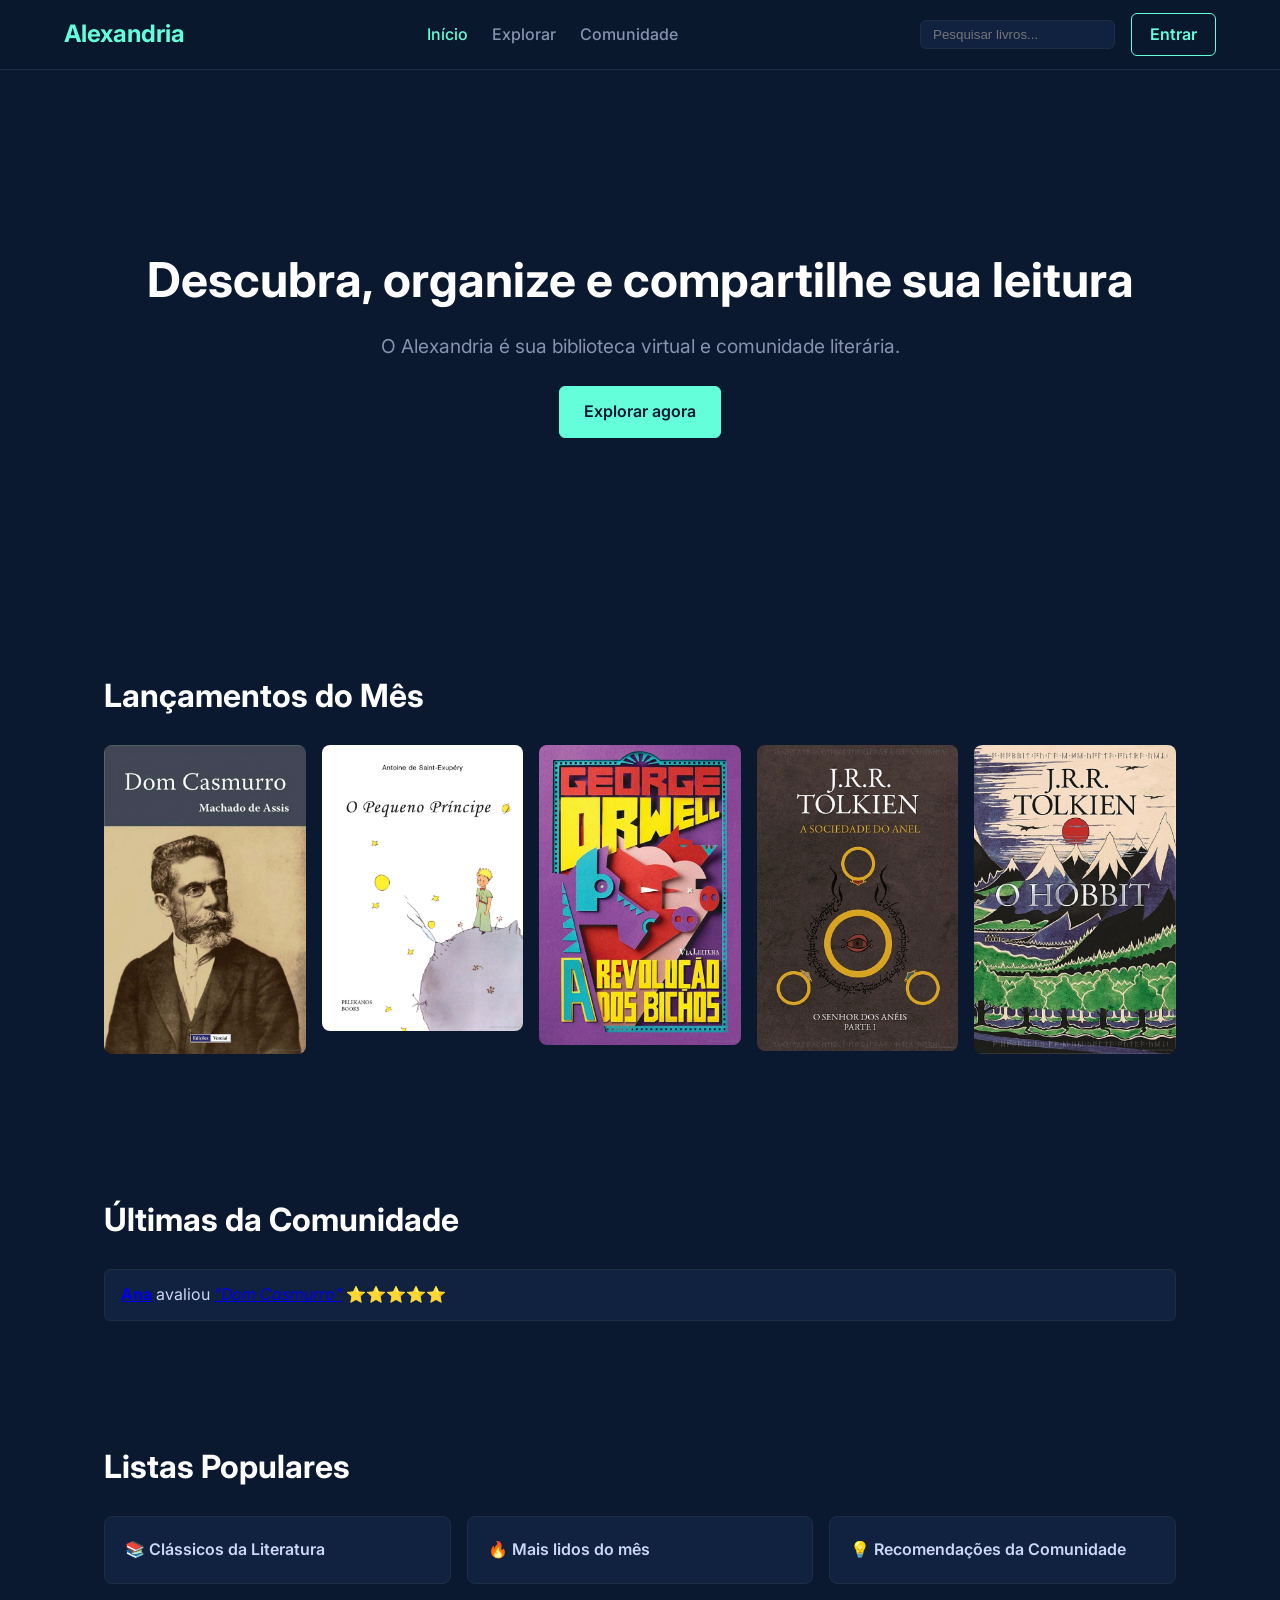
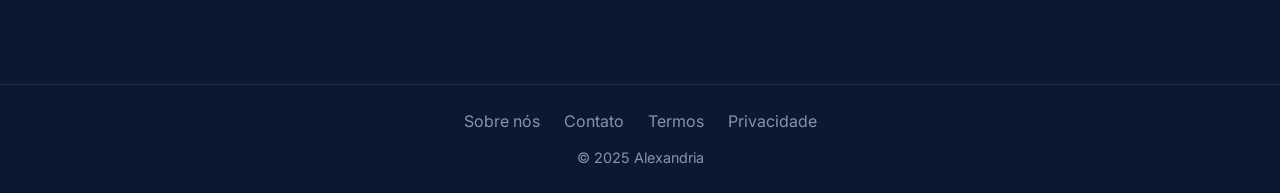
==== alexandria-main/alexandria-main/index.html @ 1797ca41 "Add files via upload" ====
<!DOCTYPE html>
<html lang="pt-BR">
<head>
  <meta charset="UTF-8">
  <meta name="viewport" content="width=device-width, initial-scale=1.0">
  <title>Alexandria - Sua Biblioteca Virtual</title>
  <link rel="preconnect" href="https://fonts.googleapis.com">
  <link rel="preconnect" href="https://fonts.gstatic.com" crossorigin>
  <link href="https://fonts.googleapis.com/css2?family=Inter:wght@400;500;600;700;800&display=swap" rel="stylesheet">
  <link rel="stylesheet" href="css/style.css">
</head>
<body id="page-index">

  <header class="main-header">
    <div class="logo">Alexandria</div>
    <nav class="main-nav">
      <a href="index.html" class="nav-link active">Início</a>
      <a href="explorar.html" class="nav-link">Explorar</a>
      <a href="comunidade.html" class="nav-link">Comunidade</a>
    </nav>
    <div class="header-tools">
      <div class="search-bar">
        <input type="text" placeholder="Pesquisar livros...">
      </div>
      <a href="login.html" class="btn btn--outline">Entrar</a>
    </div>
  </header>

  <main>
    <section class="hero">
      <div class="hero-content">
        <h1>Descubra, organize e compartilhe sua leitura</h1>
        <p>O Alexandria é sua biblioteca virtual e comunidade literária.</p>
        <a href="explorar.html" class="btn btn--primary">Explorar agora</a>
      </div>
    </section>

    <section class="section">
      <h2>Lançamentos do Mês</h2>
      <div class="carousel">
        <a href="livro.html?livro=dom-casmurro"><img src="assets/img/dom-casmurro.jpg" alt="Dom Casmurro" class="book-cover"></a>
        <a href="livro.html?livro=pequeno-principe"><img src="assets/img/pequeno-principe.jpg" alt="O Pequeno Príncipe" class="book-cover"></a>
        <a href="livro.html?livro=revolucao-bichos"><img src="assets/img/revolucao-bichos.jpg" alt="A Revolução dos Bichos" class="book-cover"></a>
        <a href="livro.html?livro=senhor-aneis"><img src="assets/img/senhor-aneis.jpg" alt="O Senhor dos Anéis" class="book-cover"></a>
        <a href="livro.html?livro=hobbit"><img src="assets/img/hobbit.jpg" alt="O Hobbit" class="book-cover"></a>
      </div>
    </section>

    <section class="section">
      <h2>Últimas da Comunidade</h2>
      <div class="feed">
        <div class="feed-item">
          <a href="perfil.html"><strong>Ana</strong></a> avaliou <a href="livro.html?livro=dom-casmurro"><em>"Dom Casmurro"</em></a> ⭐⭐⭐⭐⭐
        </div>
      </div>
    </section>

    <section class="section">
      <h2>Listas Populares</h2>
      <div class="list-grid">
        <div class="list-card card">📚 Clássicos da Literatura</div>
        <div class="list-card card">🔥 Mais lidos do mês</div>
        <div class="list-card card">💡 Recomendações da Comunidade</div>
      </div>
    </section>
  </main>

  <footer class="main-footer">
    <div class="footer-links">
      <a href="#">Sobre nós</a>
      <a href="#">Contato</a>
      <a href="#">Termos</a>
      <a href="#">Privacidade</a>
    </div>
    <p class="footer-copy">© 2025 Alexandria</p>
  </footer>

  <script src="js/script.js" defer></script>
</body>
</html>
---- alexandria-main/alexandria-main/css/style.css ----
:root {
  --dark-navy: #0a192f;
  --navy: #112240;
  --light-navy: #1d2d44;
  --slate: #8892b0;
  --light-slate: #ccd6f6;
  --cyan: #64ffda;
  --white: #fff;
}

* {
  margin: 0;
  padding: 0;
  box-sizing: border-box;
}

body {
  font-family: 'Inter', sans-serif;
  background-color: var(--dark-navy);
  color: var(--light-slate);
  line-height: 1.6;
}

:is(a, button, input, select, textarea):focus-visible {
  outline: 2px solid var(--cyan);
  outline-offset: 3px;
  border-radius: 4px;
}

.btn {
  display: inline-block;
  padding: 12px 24px;
  border-radius: 6px;
  font-weight: 600;
  text-decoration: none;
  cursor: pointer;
  border: 1px solid transparent;
  transition: all 0.2s;
}

.btn--primary {
  background-color: var(--cyan);
  color: var(--dark-navy);
  border-color: var(--cyan);
}
.btn--primary:hover {
  background-color: rgba(100,255,218,0.8);
}

.btn--outline {
  background-color: transparent;
  color: var(--cyan);
  border-color: var(--cyan);
  padding: 8px 18px;
}
.btn--outline:hover {
  background-color: rgba(100,255,218,0.1);
}

.card {
  background: var(--navy);
  border: 1px solid var(--light-navy);
  border-radius: 8px;
  transition: all 0.2s;
}
.card:hover {
  background: var(--light-navy);
  transform: translateY(-4px);
}

.main-header {
  background-color: rgba(10,25,47,0.9);
  backdrop-filter: blur(6px);
  display: flex;
  justify-content: space-between;
  align-items: center;
  padding: 0 5%;
  height: 70px;
  border-bottom: 1px solid var(--light-navy);
  position: sticky;
  top: 0;
  z-index: 100;
}

.logo {
  font-size: 1.5rem;
  font-weight: 700;
  color: var(--cyan);
}

.main-nav {
  display: flex;
  gap: 24px;
}
.nav-link {
  text-decoration: none;
  color: var(--slate);
  font-weight: 500;
  transition: color 0.2s;
}
.nav-link.active,
.nav-link:hover {
  color: var(--cyan);
}

.header-tools {
  display: flex;
  align-items: center;
  gap: 16px;
}
.search-bar input {
  padding: 6px 12px;
  border-radius: 6px;
  border: 1px solid var(--light-navy);
  background-color: var(--navy);
  color: var(--light-slate);
}

.main-footer {
  padding: 24px 5%;
  text-align: center;
  border-top: 1px solid var(--light-navy);
  margin-top: 40px;
}
.footer-links {
  display: flex;
  justify-content: center;
  gap: 24px;
  margin-bottom: 12px;
}
.footer-links a {
  color: var(--slate);
  text-decoration: none;
}
.footer-links a:hover {
  color: var(--cyan);
}
.footer-copy {
  font-size: 0.9rem;
  color: var(--slate);
}

.hero {
  height: 60vh;
  display: flex;
  align-items: center;
  justify-content: center;
  text-align: center;
  background: linear-gradient(rgba(10,25,47,0.8), rgba(10,25,47,1)), 
              url('https://images.unsplash.com/photo-1521587760476-6c12a4b040da?auto=format&fit=crop&w=1920&q=80');
  background-size: cover;
  background-position: center;
}
.hero-content h1 {
  font-size: 3rem;
  color: var(--white);
  margin-bottom: 12px;
}
.hero-content p {
  font-size: 1.2rem;
  color: var(--slate);
  margin-bottom: 24px;
}

.section {
  padding: 60px 5%;
  max-width: 1200px;
  margin: auto;
}
.section h2 {
  font-size: 2rem;
  margin-bottom: 24px;
  color: var(--white);
}

.carousel {
  display: flex;
  gap: 16px;
  overflow-x: auto;
  padding-bottom: 12px;
}
.carousel img {
  border-radius: 8px;
  flex-shrink: 0;
  transition: transform 0.2s;
}
.carousel img:hover {
  transform: scale(1.05);
}

.feed {
  display: flex;
  flex-direction: column;
  gap: 12px;
}
.feed-item {
  background: var(--navy);
  padding: 12px 16px;
  border-radius: 6px;
  border: 1px solid var(--light-navy);
}

.list-grid {
  display: grid;
  grid-template-columns: repeat(auto-fit, minmax(250px, 1fr));
  gap: 16px;
}
.list-card {
  padding: 20px;
  font-weight: 600;
  cursor: pointer;
}

.page-title {
  text-align: center;
  padding: 60px 5% 20px;
}
.page-title h1 {
  font-size: 2.5rem;
  font-weight: 800;
  color: var(--white);
}
.page-title p {
  font-size: 1.1rem;
  color: var(--slate);
  margin-top: 8px;
}

.filter-section {
  display: flex;
  justify-content: center;
  gap: 12px;
  margin: 20px 0 40px;
}
.filter-btn {
  font-weight: 600;
  color: var(--slate);
}
.filter-btn.active {
  background: var(--cyan);
  color: var(--dark-navy);
}

.results-grid {
  display: grid;
  grid-template-columns: repeat(auto-fill, minmax(160px, 1fr));
  gap: 20px;
  padding: 0 5% 60px;
}
.book-cover {
  width: 100%;
  height: auto;
  border-radius: 8px;
  transition: transform 0.2s, box-shadow 0.2s;
}
.book-cover:hover {
  transform: translateY(-6px);
  box-shadow: 0 8px 20px rgba(0,0,0,0.5);
}

.feed-container {
  max-width: 800px;
  margin: 40px auto 80px;
  padding: 0 5%;
  display: flex;
  flex-direction: column;
  gap: 24px;
}

.post-card {
  padding: 16px 20px;
  transition: border-color 0.2s;
}
.post-card.liked {
  background: #0d253f;
  border-color: var(--cyan);
}
.post-header {
  display: flex;
  align-items: center;
  gap: 12px;
  margin-bottom: 12px;
}
.profile-pic {
  width: 40px;
  height: 40px;
  border-radius: 50%;
  border: 2px solid var(--cyan);
}
.post-text {
  color: var(--light-slate);
  font-size: 1rem;
}
.rating {
  color: gold;
  font-size: 1.1rem;
}

.profile-container {
  max-width: 1000px;
  margin: 40px auto 80px;
  padding: 0 5%;
}

.profile-header {
  display: flex;
  align-items: center;
  gap: 24px;
  margin-bottom: 40px;
}
.profile-pic-large {
  width: 120px;
  height: 120px;
  border-radius: 50%;
  border: 3px solid var(--cyan);
}
.bio {
  color: var(--slate);
  font-size: 1rem;
  margin-top: 6px;
}

.profile-stats {
  display: grid;
  grid-template-columns: repeat(auto-fit, minmax(150px, 1fr));
  gap: 24px;
  margin-bottom: 40px;
}
.stat-card {
  flex: 1;
  padding: 20px;
  text-align: center;
}
.stat-number {
  display: block;
  font-size: 2rem;
  font-weight: 800;
  color: var(--cyan);
}
.stat-label {
  font-size: 0.9rem;
  color: var(--slate);
}

.profile-lists, .profile-activity {
  margin-bottom: 40px;
}
.profile-activity h2 {
  margin-bottom: 16px;
}

.book-details-container {
  max-width: 1000px;
  margin: 40px auto 80px;
  padding: 0 5%;
}

.book-header {
  display: flex;
  gap: 32px;
  margin-bottom: 40px;
}
.book-cover-large {
  max-width: 250px;   
  width: 100%;       
  height: auto;
  border-radius: 8px;
  box-shadow: 0 6px 16px rgba(0,0,0,0.5);
}

.book-info h1 {
  font-size: 2rem;
  color: var(--white);
  margin-bottom: 6px;
}
.book-author {
  font-size: 1.1rem;
  color: var(--slate);
  margin-bottom: 4px;
}
.book-meta {
  font-size: 0.9rem;
  color: var(--light-slate);
  margin-bottom: 12px;
}
.book-actions {
  display: flex;
  gap: 12px;
  margin-top: 16px;
}

.book-synopsis {
  margin-bottom: 40px;
}
.book-synopsis h2 {
  margin-bottom: 12px;
}

.book-reviews {
  display: flex;
  flex-direction: column;
  gap: 16px;
}
.review-card {
  padding: 12px 16px;
}

.book-add-review {
  margin-top: 40px;
}
.book-add-review h2 {
  margin-bottom: 12px;
}
.book-add-review form {
  display: flex;
  flex-direction: column;
  gap: 12px;
}
.book-add-review select,
.book-add-review textarea {
  padding: 10px;
  border-radius: 6px;
  border: 1px solid var(--light-navy);
  background: var(--dark-navy);
  color: var(--light-slate);
}

.auth-container {
  height: 100vh;
  display: flex;
  justify-content: center;
  align-items: center;
}

.auth-card {
  padding: 40px;
  width: 100%;
  max-width: 400px;
  text-align: center;
}

.auth-card h1 {
  margin-bottom: 24px;
  color: var(--white);
}

.auth-card form {
  display: flex;
  flex-direction: column;
  gap: 16px;
  margin-bottom: 20px;
}

.auth-card input {
  padding: 12px;
  border-radius: 6px;
  border: 1px solid var(--light-navy);
  background: var(--dark-navy);
  color: var(--light-slate);
}

.auth-link {
  font-size: 0.9rem;
  color: var(--slate);
}
.auth-link a {
  color: var(--cyan);
  text-decoration: none;
  font-weight: 600;
}
.auth-link a:hover {
  text-decoration: underline;
}

.profile-dropdown {
  position: relative;
}

.dropdown-toggle {
  display: flex;
  align-items: center;
  gap: 8px;
  background: none;
  border: none;
  cursor: pointer;
  padding: 0;
  border-radius: 50px;
}

.caret {
  width: 0; 
  height: 0; 
  border-left: 5px solid transparent;
  border-right: 5px solid transparent;
  border-top: 5px solid var(--slate);
  transition: transform 0.2s;
}

.dropdown-toggle:hover .caret {
  transform: translateY(2px);
}

.dropdown-menu {
  position: absolute;
  top: calc(100% + 10px);
  right: 0;
  background-color: var(--navy);
  border: 1px solid var(--light-navy);
  border-radius: 8px;
  box-shadow: 0 8px 16px rgba(0,0,0,0.3);
  width: 180px;
  z-index: 110;
  padding: 8px 0;
  display: flex;
  flex-direction: column;
  opacity: 0;
  visibility: hidden;
  transform: translateY(-10px);
  transition: opacity 0.2s, transform 0.2s, visibility 0.2s;
}

.dropdown-menu.active {
  opacity: 1;
  visibility: visible;
  transform: translateY(0);
}

.dropdown-item {
  padding: 10px 16px;
  color: var(--light-slate);
  text-decoration: none;
  font-size: 0.95rem;
  background-color: transparent;
  transition: background-color 0.2s;
}

.dropdown-item:hover {
  background-color: var(--light-navy);
  color: var(--cyan);
}

.modal-overlay {
  position: fixed;
  top: 0;
  left: 0;
  width: 100%;
  height: 100%;
  background-color: rgba(10, 25, 47, 0.8);
  backdrop-filter: blur(4px);
  display: flex;
  justify-content: center;
  align-items: center;
  z-index: 1000;
  
  opacity: 0;
  visibility: hidden;
  transition: opacity 0.3s, visibility 0.3s;
}

.modal-overlay.active {
  opacity: 1;
  visibility: visible;
}

.modal-content {
  position: relative;
  width: 90%;
  max-width: 500px;
  padding: 2rem;
  transform: scale(0.95);
  transition: transform 0.3s;
}

.modal-overlay.active .modal-content {
  transform: scale(1);
}

.modal-close {
  position: absolute;
  top: 10px;
  right: 15px;
  background: none;
  border: none;
  color: var(--slate);
  font-size: 2.5rem;
  cursor: pointer;
}

#edit-profile-form {
  display: flex;
  flex-direction: column;
  gap: 1rem;
  margin-top: 1.5rem;
  text-align: left;
}

#edit-profile-form label {
  font-weight: 600;
  color: var(--light-slate);
}

#edit-profile-form input,
#edit-profile-form textarea {
  width: 100%;
  padding: 12px;
  border-radius: 6px;
  border: 1px solid var(--light-navy);
  background: var(--dark-navy);
  color: var(--light-slate);
  font-family: var(--fonte-padrao);
  font-size: 1rem;
}

.profile-title {
  display: flex;
  align-items: center;
  gap: 1rem;
}
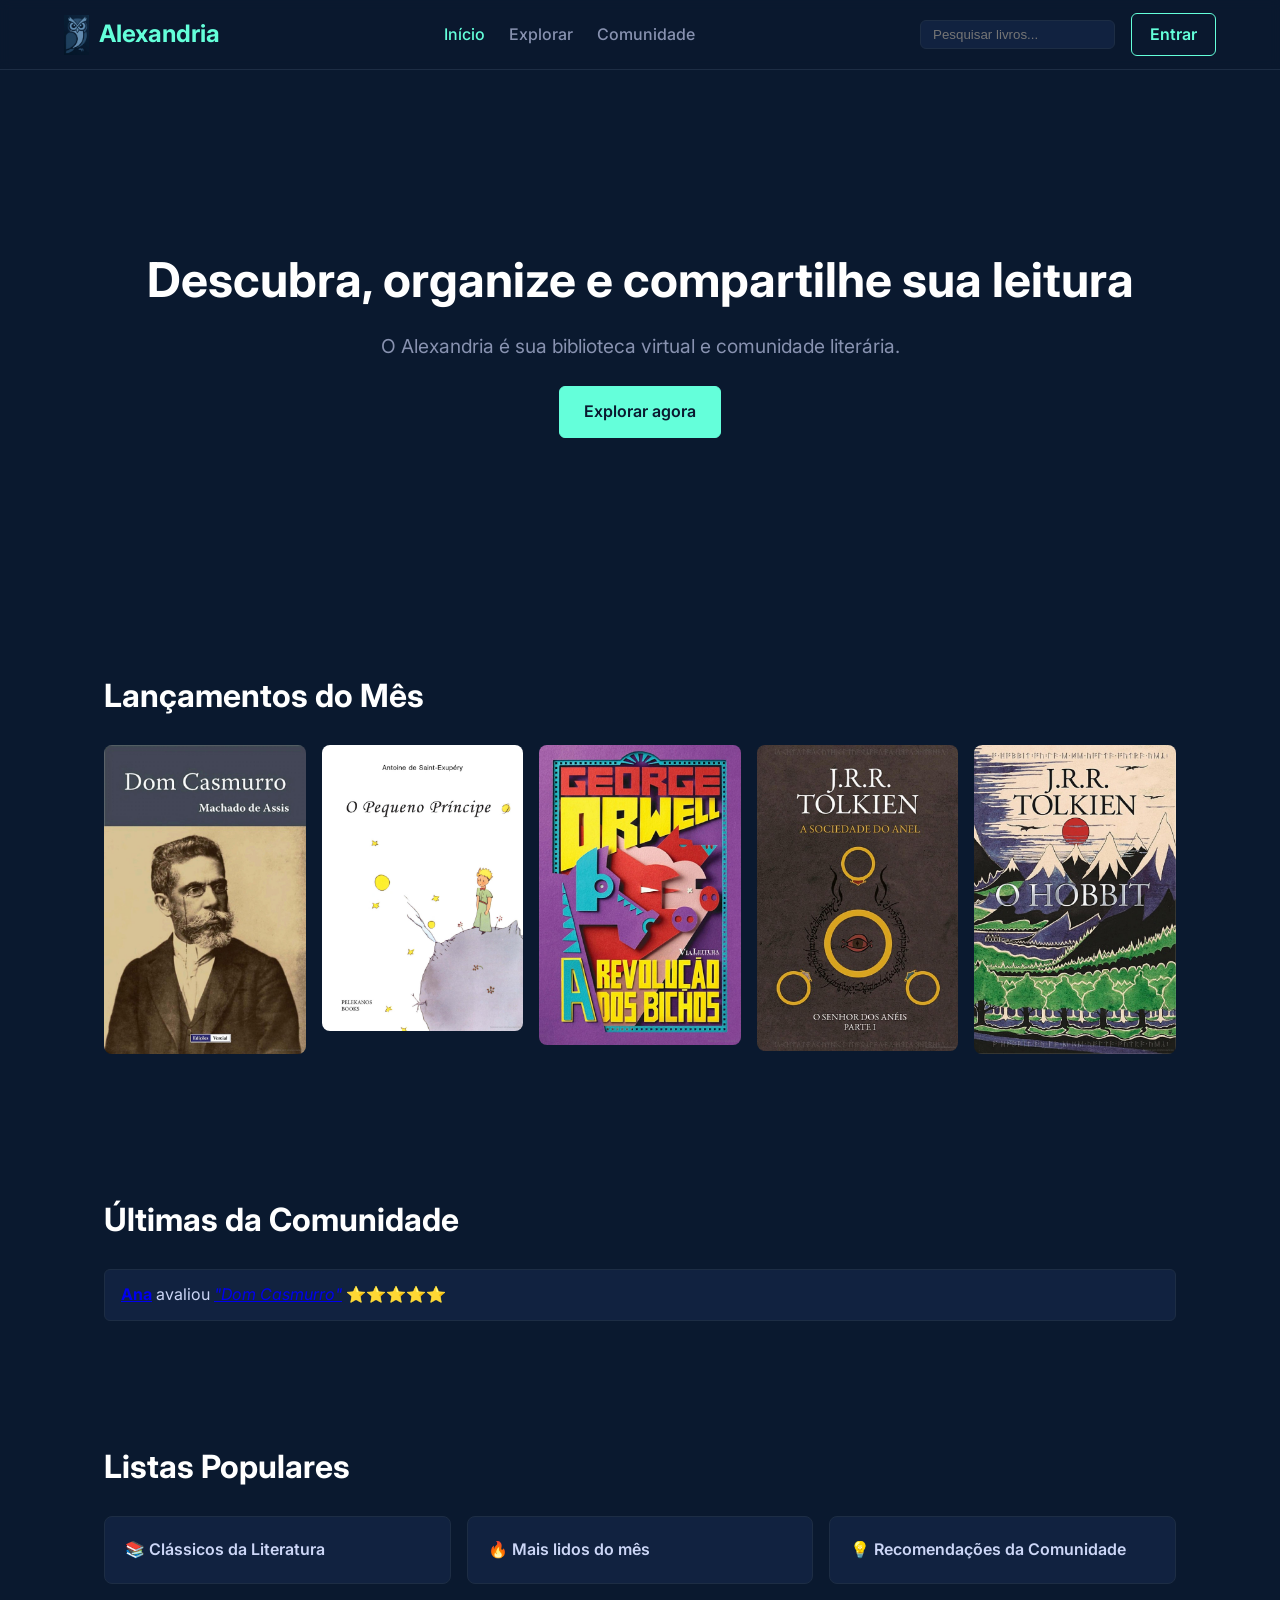
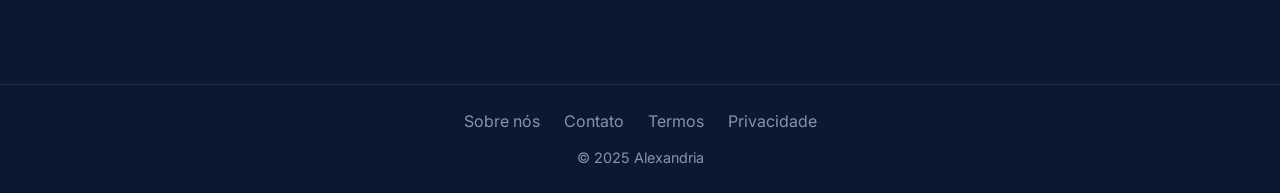
==== commit 723ef48c: "Correção da logo" ====
--- a/alexandria-main/alexandria-main/index.html
+++ b/alexandria-main/alexandria-main/index.html
@@ -12,7 +12,10 @@
 <body id="page-index">
 
   <header class="main-header">
-    <div class="logo">Alexandria</div>
+    <div class="logo">
+      <img src="assets/img/logo.png" alt="Logo Alexandria">
+      <span>Alexandria</span>
+    </div>
     <nav class="main-nav">
       <a href="index.html" class="nav-link active">Início</a>
       <a href="explorar.html" class="nav-link">Explorar</a>
--- a/alexandria-main/alexandria-main/css/style.css
+++ b/alexandria-main/alexandria-main/css/style.css
@@ -43,8 +43,9 @@
   color: var(--dark-navy);
   border-color: var(--cyan);
 }
+
 .btn--primary:hover {
-  background-color: rgba(100,255,218,0.8);
+  background-color: rgba(100, 255, 218, 0.8);
 }
 
 .btn--outline {
@@ -53,8 +54,9 @@
   border-color: var(--cyan);
   padding: 8px 18px;
 }
+
 .btn--outline:hover {
-  background-color: rgba(100,255,218,0.1);
+  background-color: rgba(100, 255, 218, 0.1);
 }
 
 .card {
@@ -63,13 +65,14 @@
   border-radius: 8px;
   transition: all 0.2s;
 }
+
 .card:hover {
   background: var(--light-navy);
   transform: translateY(-4px);
 }
 
 .main-header {
-  background-color: rgba(10,25,47,0.9);
+  background-color: rgba(10, 25, 47, 0.9);
   backdrop-filter: blur(6px);
   display: flex;
   justify-content: space-between;
@@ -92,12 +95,14 @@
   display: flex;
   gap: 24px;
 }
+
 .nav-link {
   text-decoration: none;
   color: var(--slate);
   font-weight: 500;
   transition: color 0.2s;
 }
+
 .nav-link.active,
 .nav-link:hover {
   color: var(--cyan);
@@ -108,6 +113,7 @@
   align-items: center;
   gap: 16px;
 }
+
 .search-bar input {
   padding: 6px 12px;
   border-radius: 6px;
@@ -122,19 +128,23 @@
   border-top: 1px solid var(--light-navy);
   margin-top: 40px;
 }
+
 .footer-links {
   display: flex;
   justify-content: center;
   gap: 24px;
   margin-bottom: 12px;
 }
+
 .footer-links a {
   color: var(--slate);
   text-decoration: none;
 }
+
 .footer-links a:hover {
   color: var(--cyan);
 }
+
 .footer-copy {
   font-size: 0.9rem;
   color: var(--slate);
@@ -146,16 +156,18 @@
   align-items: center;
   justify-content: center;
   text-align: center;
-  background: linear-gradient(rgba(10,25,47,0.8), rgba(10,25,47,1)), 
-              url('https://images.unsplash.com/photo-1521587760476-6c12a4b040da?auto=format&fit=crop&w=1920&q=80');
+  background: linear-gradient(rgba(10, 25, 47, 0.8), rgba(10, 25, 47, 1)),
+    url('https://images.unsplash.com/photo-1521587760476-6c12a4b040da?auto=format&fit=crop&w=1920&q=80');
   background-size: cover;
   background-position: center;
 }
+
 .hero-content h1 {
   font-size: 3rem;
   color: var(--white);
   margin-bottom: 12px;
 }
+
 .hero-content p {
   font-size: 1.2rem;
   color: var(--slate);
@@ -167,6 +179,7 @@
   max-width: 1200px;
   margin: auto;
 }
+
 .section h2 {
   font-size: 2rem;
   margin-bottom: 24px;
@@ -179,11 +192,13 @@
   overflow-x: auto;
   padding-bottom: 12px;
 }
+
 .carousel img {
   border-radius: 8px;
   flex-shrink: 0;
   transition: transform 0.2s;
 }
+
 .carousel img:hover {
   transform: scale(1.05);
 }
@@ -193,6 +208,7 @@
   flex-direction: column;
   gap: 12px;
 }
+
 .feed-item {
   background: var(--navy);
   padding: 12px 16px;
@@ -205,6 +221,7 @@
   grid-template-columns: repeat(auto-fit, minmax(250px, 1fr));
   gap: 16px;
 }
+
 .list-card {
   padding: 20px;
   font-weight: 600;
@@ -215,11 +232,13 @@
   text-align: center;
   padding: 60px 5% 20px;
 }
+
 .page-title h1 {
   font-size: 2.5rem;
   font-weight: 800;
   color: var(--white);
 }
+
 .page-title p {
   font-size: 1.1rem;
   color: var(--slate);
@@ -232,10 +251,12 @@
   gap: 12px;
   margin: 20px 0 40px;
 }
+
 .filter-btn {
   font-weight: 600;
   color: var(--slate);
 }
+
 .filter-btn.active {
   background: var(--cyan);
   color: var(--dark-navy);
@@ -247,73 +268,83 @@
   gap: 20px;
   padding: 0 5% 60px;
 }
+
 .book-cover {
   width: 100%;
   height: auto;
   border-radius: 8px;
   transition: transform 0.2s, box-shadow 0.2s;
 }
+
 .book-cover:hover {
   transform: translateY(-6px);
-  box-shadow: 0 8px 20px rgba(0,0,0,0.5);
+  box-shadow: 0 8px 20px rgba(0, 0, 0, 0.5);
 }
 
 .feed-container {
   max-width: 800px;
-  margin: 40px auto 80px;
+  margin: 0px auto 0px;
   padding: 0 5%;
   display: flex;
   flex-direction: column;
-  gap: 24px;
+  gap: 0px;
 }
 
 .post-card {
   padding: 16px 20px;
   transition: border-color 0.2s;
 }
+
 .post-card.liked {
   background: #0d253f;
   border-color: var(--cyan);
 }
+
 .post-header {
   display: flex;
   align-items: center;
   gap: 12px;
   margin-bottom: 12px;
 }
+
 .profile-pic {
   width: 40px;
   height: 40px;
   border-radius: 50%;
   border: 2px solid var(--cyan);
 }
+
 .post-text {
   color: var(--light-slate);
   font-size: 1rem;
 }
+
 .rating {
   color: gold;
   font-size: 1.1rem;
 }
 
 .profile-container {
-  max-width: 1000px;
-  margin: 40px auto 80px;
-  padding: 0 5%;
+  display: flex;
+  flex-direction: column;
+  gap: 20px;
+  /* controla o espaçamento vertical entre os blocos */
 }
 
 .profile-header {
   display: flex;
   align-items: center;
   gap: 24px;
-  margin-bottom: 40px;
-}
+  margin-bottom: 20px;
+}
+
 .profile-pic-large {
   width: 120px;
   height: 120px;
   border-radius: 50%;
   border: 3px solid var(--cyan);
 }
+
 .bio {
   color: var(--slate);
   font-size: 1rem;
@@ -324,29 +355,41 @@
   display: grid;
   grid-template-columns: repeat(auto-fit, minmax(150px, 1fr));
   gap: 24px;
-  margin-bottom: 40px;
-}
+  margin-bottom: 20px;
+}
+
 .stat-card {
   flex: 1;
   padding: 20px;
   text-align: center;
 }
+
 .stat-number {
   display: block;
   font-size: 2rem;
   font-weight: 800;
   color: var(--cyan);
 }
+
 .stat-label {
   font-size: 0.9rem;
   color: var(--slate);
 }
 
-.profile-lists, .profile-activity {
-  margin-bottom: 40px;
-}
+.profile-lists {
+  margin: 0;
+  padding: 0;
+}
+
+.profile-lists h2 {
+  margin-top: 0;
+  margin-bottom: 10px;
+}
+
 .profile-activity h2 {
-  margin-bottom: 16px;
+  margin: 10px 0;
+  /* antes 16px */
+  padding: 0;
 }
 
 .book-details-container {
@@ -360,12 +403,13 @@
   gap: 32px;
   margin-bottom: 40px;
 }
+
 .book-cover-large {
-  max-width: 250px;   
-  width: 100%;       
+  max-width: 250px;
+  width: 100%;
   height: auto;
   border-radius: 8px;
-  box-shadow: 0 6px 16px rgba(0,0,0,0.5);
+  box-shadow: 0 6px 16px rgba(0, 0, 0, 0.5);
 }
 
 .book-info h1 {
@@ -373,16 +417,19 @@
   color: var(--white);
   margin-bottom: 6px;
 }
+
 .book-author {
   font-size: 1.1rem;
   color: var(--slate);
   margin-bottom: 4px;
 }
+
 .book-meta {
   font-size: 0.9rem;
   color: var(--light-slate);
   margin-bottom: 12px;
 }
+
 .book-actions {
   display: flex;
   gap: 12px;
@@ -392,6 +439,7 @@
 .book-synopsis {
   margin-bottom: 40px;
 }
+
 .book-synopsis h2 {
   margin-bottom: 12px;
 }
@@ -401,6 +449,7 @@
   flex-direction: column;
   gap: 16px;
 }
+
 .review-card {
   padding: 12px 16px;
 }
@@ -408,14 +457,17 @@
 .book-add-review {
   margin-top: 40px;
 }
+
 .book-add-review h2 {
   margin-bottom: 12px;
 }
+
 .book-add-review form {
   display: flex;
   flex-direction: column;
   gap: 12px;
 }
+
 .book-add-review select,
 .book-add-review textarea {
   padding: 10px;
@@ -463,11 +515,13 @@
   font-size: 0.9rem;
   color: var(--slate);
 }
+
 .auth-link a {
   color: var(--cyan);
   text-decoration: none;
   font-weight: 600;
 }
+
 .auth-link a:hover {
   text-decoration: underline;
 }
@@ -488,8 +542,8 @@
 }
 
 .caret {
-  width: 0; 
-  height: 0; 
+  width: 0;
+  height: 0;
   border-left: 5px solid transparent;
   border-right: 5px solid transparent;
   border-top: 5px solid var(--slate);
@@ -507,7 +561,7 @@
   background-color: var(--navy);
   border: 1px solid var(--light-navy);
   border-radius: 8px;
-  box-shadow: 0 8px 16px rgba(0,0,0,0.3);
+  box-shadow: 0 8px 16px rgba(0, 0, 0, 0.3);
   width: 180px;
   z-index: 110;
   padding: 8px 0;
@@ -551,7 +605,7 @@
   justify-content: center;
   align-items: center;
   z-index: 1000;
-  
+
   opacity: 0;
   visibility: hidden;
   transition: opacity 0.3s, visibility 0.3s;
@@ -615,4 +669,18 @@
   display: flex;
   align-items: center;
   gap: 1rem;
+}
+
+.logo {
+  display: flex;
+  align-items: center;
+  gap: 10px; /* Espaço entre a logo e o texto */
+  font-size: 1.5rem;
+  font-weight: 700;
+  color: var(--cyan);
+}
+
+.logo img {
+  height: 40px; /* Define a altura da sua logo */
+  width: auto;
 }
